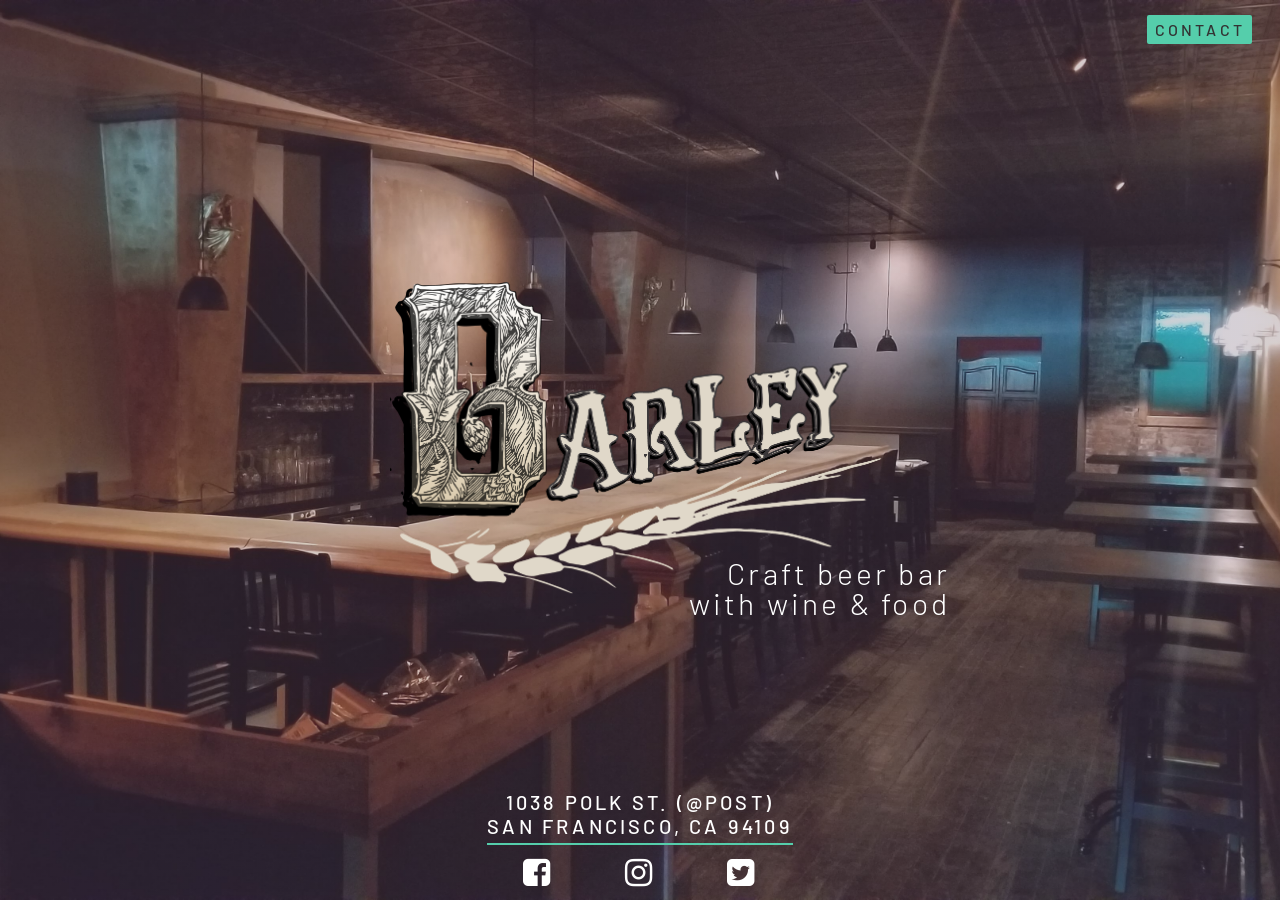
==== index.html @ 50505d4f "hiding banner" ====
<!DOCTYPE HTML>
<html lang = "en">
<head>
  <!-- basic.html -->
  <title>Barley SF</title>
  <meta charset = "UTF-8" />
  <meta name="viewport" content="width=device-width, initial-scale=1.0">
  <meta property="og:site_name" content="Barley SF" />
  <meta property="og:image" content="barley_interior_bg.jpg" />

  <!-- <title>BARLEY SF | DRINKS + EATS</title> -->
  <link rel="apple-touch-icon" sizes="180x180" href="/apple-touch-icon.png">
<link rel="icon" type="image/png" sizes="32x32" href="/favicon-32x32.png">
<link rel="icon" type="image/png" sizes="16x16" href="/favicon-16x16.png">
<link rel="manifest" href="/site.webmanifest">
<link rel="mask-icon" href="/safari-pinned-tab.svg" color="#5bbad5">
<meta name="msapplication-TileColor" content="#da532c">
<meta name="theme-color" content="#ffffff">
  <link rel="stylesheet" href="css/reset.css">
  <link rel="stylesheet" href="css/barley.css">
  <link href="https://fonts.googleapis.com/css?family=Barlow:300,500&display=swap" rel="stylesheet">
  <link href="https://maxcdn.bootstrapcdn.com/font-awesome/4.7.0/css/font-awesome.min.css" rel="stylesheet">
</head>
<body>
  <div class="container">
    <div class="navbar">
      <ul>
        <li>
          <a class="contact" href="mailto:info@barleysf.com">CONTACT</a>
        </li>
      </ul>
    </div>
    <div class="announceBar"><p>Opening October 2020!</p>

    </div>
    <div class="hero">
      <div class="logoBig">
        <img src="images/BARLEY-wheat-fullLogo.png" alt="Barley Logo with Wheat">
      </div>
      <div class="logoSmall">
        <img src="images/BARL-Mobile-logotype.png" alt="Barley Mobile Logo">
      </div>
      <h3>Craft beer bar<br> with wine & food </h3>
    </div>
    <div class="footer">
      <div class="address">
        <p>1038 POLK ST. (@POST)<br>SAN FRANCISCO, CA 94109</p>
      </div>
        <ul class="socialmedia">
          <li><a href="https://www.facebook.com/Barley-SF-111309760232421/" target="_blank"><i class="fa fa-facebook-square" aria-hidden="true"></i></a></li>
          <li><a href="https://instagram.com/barley_sf" target="_blank"><i class="fa fa-instagram" aria-hidden="true"></i></a></li>
          <li><a href="https://www.twitter.com/barley_sf" target="_blank"><i class="fa fa-twitter-square" aria-hidden="true"></i></a></li>
        </ul>

    </div>
  </div>


</body>
</html>
---- css/barley.css ----
:root {
  --accentgreen: #55CEAB;
  --cream: #EBE6DD;
  --chestnut: #3D3232;
}

* {
  box-sizing: border-box;
}

html {
  font-size: 10px;
  height: 100%;
  width: 100%;
    /* overflow-x: hidden; */
}

a {
  all: unset;

}
body {
  background-image: linear-gradient(
      rgba(120, 100, 120, 0.3),
      rgba(120, 100, 120, 0.3)
    ),url(../images/barley_interior_bg.jpg);
  /* background-color: var(--chestnut); */
  background-size: cover;
  background-repeat: no-repeat;
  background-attachment: local;
  background-position: center;
  color: white;
  font-family: 'Barlow', sans-serif;
  font-size: 1.6rem;
  font-weight: 500;
  letter-spacing: 0.2em;
  height: 100%;
  width: 100%;
  margin: 0;

}

.container {
  display: grid;
  grid-template-columns: [full-start] minmax(.4rem, 3rem) [mainstart] 1fr [mainend] minmax(4px, 3rem) [full-end];
  grid-template-rows: [topStart] minmax(.8rem, 6rem) [topEnd announceStart] 5rem [announceEnd heroStart] 1fr [heroEnd footerStart] minmax(5rem, 11rem) [footerEnd];
  grid-template-areas:
    ". navbar ."
    "announceBar announceBar announceBar"
    ". hero ."
    "footer footer footer";
  min-height: 100%;
  width: 100%;
}
/* everything below is within the container */

.address {

  border-bottom: 2px solid var(--accentgreen);
  text-align: center;
}
.address p {
  line-height: normal;
  margin-bottom: .5rem;
}
.announceBar {
  visibility: hidden;
  grid-area: announceBar;
  align-self: center;
 background-color: rgba(235, 230, 221, 0.5);
}
.announceBar p{
  display: flex;
  justify-content: center;
  text-transform: uppercase;
  margin: .6rem;
}

.contact {
  margin-right: -2px;
  padding: 5px 7px 5px 8px;
  border-radius: 2px;
  color: #333333;
  background-color: var(--accentgreen);
}
.footer {
  grid-area: footer;
  justify-self: center;
}

.hero {
  grid-area: hero;
  justify-self: center;
  align-self: center;
  padding: 2.5rem;
  /* margin-top: 5rem; */
}

.logoBig img{
  min-width: 30rem;
  /* width: 75%; */
  max-width: 50rem;
}
.logoSmall {
  display: flex;
  align-items: center;
  justify-content: center;
  height:auto;

}
.logoSmall img{
  align-self: center;
  min-width: 13.5rem;
  width: 75%;
  max-width: 25rem;
  border-bottom: 2px solid var(--cream);
}
@media (max-width: 44rem) {
  /* controls small / mobile view */

  .announceBar p{
    font-size: 2.4rem;
  }
  .hero h3 {
    margin-top: 5px;
    text-align: center;
    font-size: 1.8rem;
    font-weight: 300;
  }
  .logoBig {
    display: none;
  }
}

@media (min-width: 44rem) {
  /* controls large / desktop view */

  .announceBar p{
    font-size: 2.8rem;
  }
  .footer p{
    font-size: 2rem;
  }
  .hero h3 {
    text-align: right;
    font-size: 3rem;
    font-weight: 300;
    margin-top: -5rem;
    margin-right: -6rem;
  }
  .logoSmall {
    display: none;
  }
}
.navbar {
  grid-area: navbar;
  align-self: center;
}
.navbar ul {
  display: flex;
  flex-direction: row-reverse;
  list-style: none;
}
.socialmedia {
  padding: 0;
  margin: 1rem auto;
  display: flex;
  list-style: none;
  justify-content: space-around;
  font-size: 3.2rem;
}
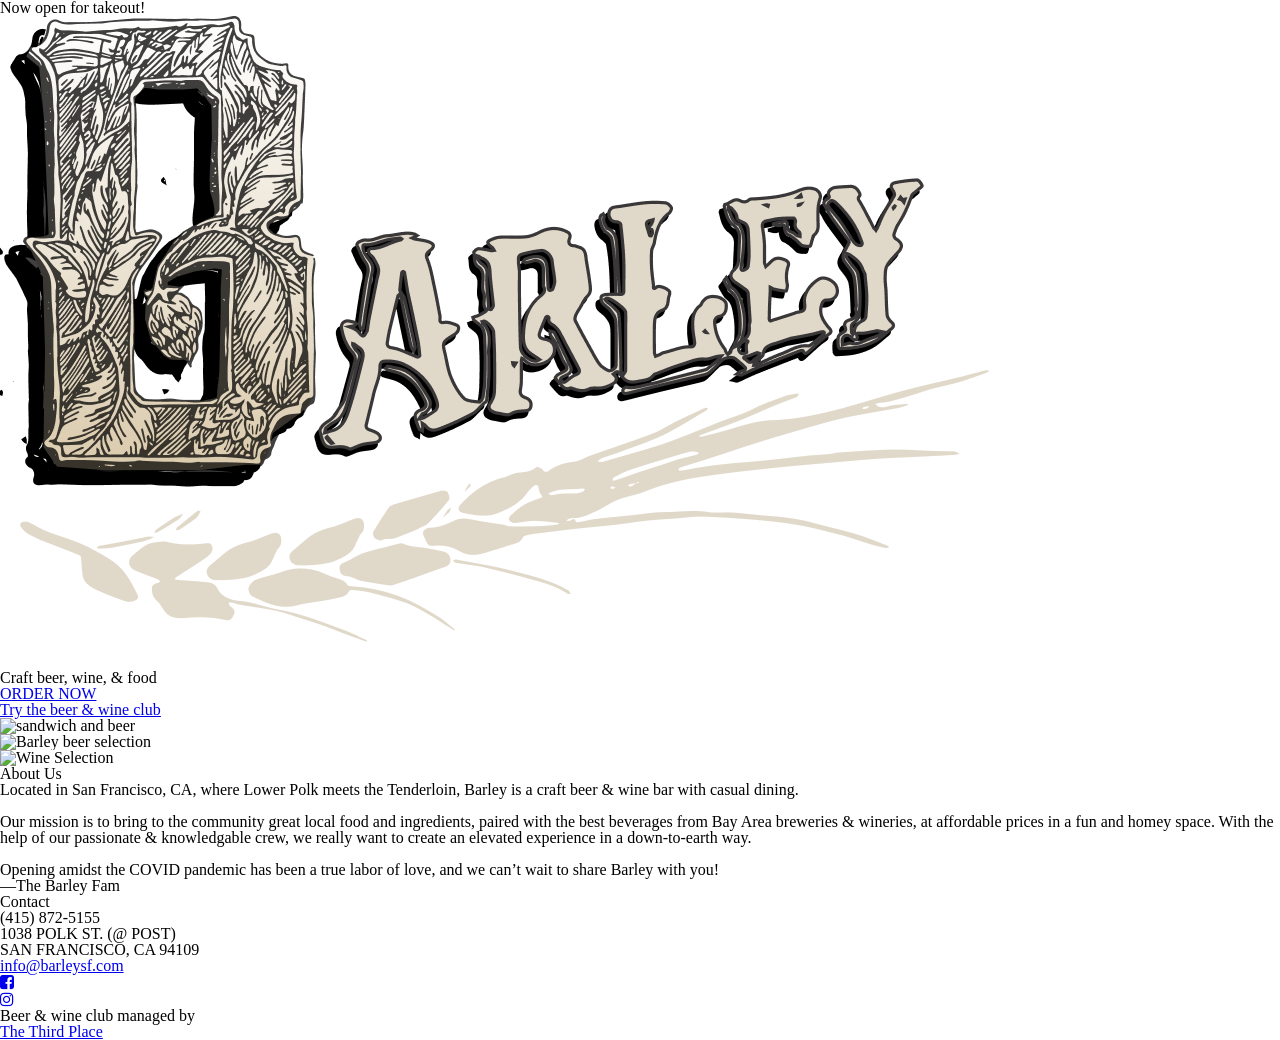
==== commit 5b329311: ""linking square ordering"" ====
--- a/index.html
+++ b/index.html
@@ -15,46 +15,63 @@
 <link rel="manifest" href="/site.webmanifest">
 <link rel="mask-icon" href="/safari-pinned-tab.svg" color="#5bbad5">
 <meta name="msapplication-TileColor" content="#da532c">
+<meta charset="UTF-8">
 <meta name="theme-color" content="#ffffff">
   <link rel="stylesheet" href="css/reset.css">
-  <link rel="stylesheet" href="css/barley.css">
+  <link rel="stylesheet" href="css/barley2.css">
   <link href="https://fonts.googleapis.com/css?family=Barlow:300,500&display=swap" rel="stylesheet">
+  <link href="https://fonts.googleapis.com/css2?family=Meddon&display=swap" rel="stylesheet">
   <link href="https://maxcdn.bootstrapcdn.com/font-awesome/4.7.0/css/font-awesome.min.css" rel="stylesheet">
 </head>
 <body>
-  <div class="container">
-    <div class="navbar">
-      <ul>
-        <li>
-          <a class="contact" href="mailto:info@barleysf.com">CONTACT</a>
-        </li>
-      </ul>
+  <div class="announceBar"><p>Now open for takeout!</p>
+  </div>
+  <section class="hero">
+    <div class="hero-contents">
+
+      <h1><img src="/images/BARLEY-wheat-fullLogo.png" alt="Barley">
+      </h1>
+      <!-- <h2>Craft beer🍺 wine🍷 & food 🥪</h2> -->
+      <h2>Craft beer, wine, & food</h2>
+      <a href="https://barley-107739.square.site/" class="btn">ORDER NOW</a>
+      <p><a href="https://thethirdplace.is/barley" target="_blank" class="btn2"><u>Try the beer & wine club</u></a></p>
     </div>
-    <div class="announceBar"><p>Opening October 2020!</p>
+  </section>
+  <section class="gallery">
+    <div class="gallery-contents">
+      <!-- <h2>GALLERY</h2> -->
+      <div class="pictures">
+      <div class="picture-box"><img src="/images/sando.jpg" alt="sandwich and beer"></div>
+      <div class="picture-box"><img src="/images/beers.jpg" alt="Barley beer selection"></div>
+      <div class="picture-box"><img src="/images/wines.jpg" alt="Wine Selection"></div>
+      </div>
+    </div>
+  </section>
+  <section class="about">
+    <div class="about-contents">
+      <h2>About Us</h2>
+      <p>Located in San Francisco, CA, where Lower Polk meets the Tenderloin, Barley is a craft beer & wine bar with casual dining.<br><br>
+      Our mission is to bring to the community great local food and ingredients, paired with the best beverages from Bay Area breweries & wineries, at affordable prices in a fun and homey space. With the help of our passionate & knowledgable crew, we really want to create an elevated experience in a down-to-earth way.<br><br>
+      Opening amidst the COVID pandemic has been a true labor of love, and we can’t wait to share Barley with you!</p>
+      <h3>—The Barley Fam</h3>
+    </div>
+  </section>
+  <section class="footer">
+    <div class="contact-contents">
+    <div class="address">
+    <h2>Contact</h2>
 
+    <p>(415) 872-5155 <br>1038 POLK ST. (@ POST)<br>SAN FRANCISCO, CA 94109<br><a href="mailto:info@barleysf.com" target="_blank">info@barleysf.com</a></p>
     </div>
-    <div class="hero">
-      <div class="logoBig">
-        <img src="images/BARLEY-wheat-fullLogo.png" alt="Barley Logo with Wheat">
-      </div>
-      <div class="logoSmall">
-        <img src="images/BARL-Mobile-logotype.png" alt="Barley Mobile Logo">
-      </div>
-      <h3>Craft beer bar<br> with wine & food </h3>
+    <ul class="socialmedia">
+      <li><a href="https://www.facebook.com/Barley-SF-111309760232421/" target="_blank"><i class="fa fa-facebook-square" aria-hidden="true"></i></a></li>
+      <li><a href="https://instagram.com/barley_sf" target="_blank"><i class="fa fa-instagram" aria-hidden="true"></i></a></li>
+      <!-- <li><a href="https://www.twitter.com/barley_sf" target="_blank"><i class="fa fa-twitter-square" aria-hidden="true"></i></a></li> -->
+    </ul>
+    <div class="address">
+      <p>Beer & wine club managed by<br><a href="https://www.thethirdplace.is" target="_blank">The Third Place</a></p>
     </div>
-    <div class="footer">
-      <div class="address">
-        <p>1038 POLK ST. (@POST)<br>SAN FRANCISCO, CA 94109</p>
-      </div>
-        <ul class="socialmedia">
-          <li><a href="https://www.facebook.com/Barley-SF-111309760232421/" target="_blank"><i class="fa fa-facebook-square" aria-hidden="true"></i></a></li>
-          <li><a href="https://instagram.com/barley_sf" target="_blank"><i class="fa fa-instagram" aria-hidden="true"></i></a></li>
-          <li><a href="https://www.twitter.com/barley_sf" target="_blank"><i class="fa fa-twitter-square" aria-hidden="true"></i></a></li>
-        </ul>
-
     </div>
-  </div>
-
-
+  </section>
 </body>
 </html>
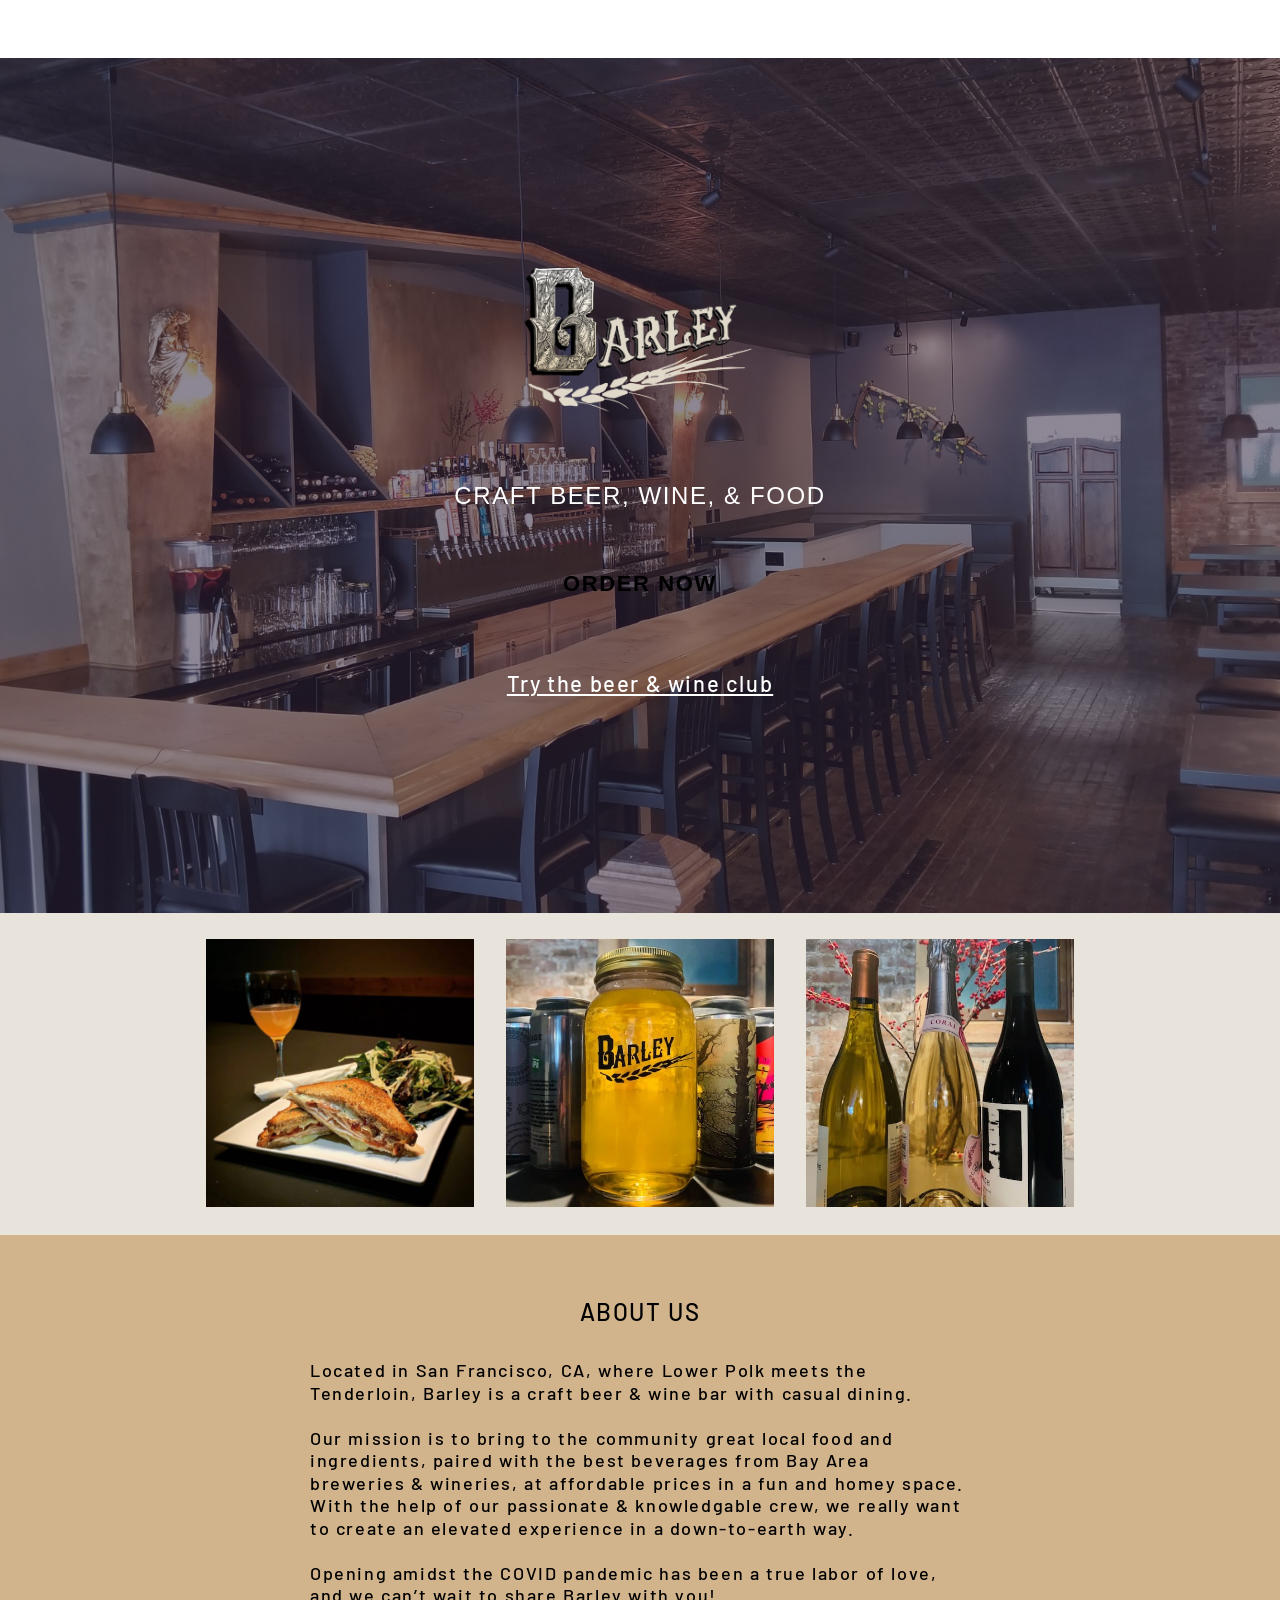
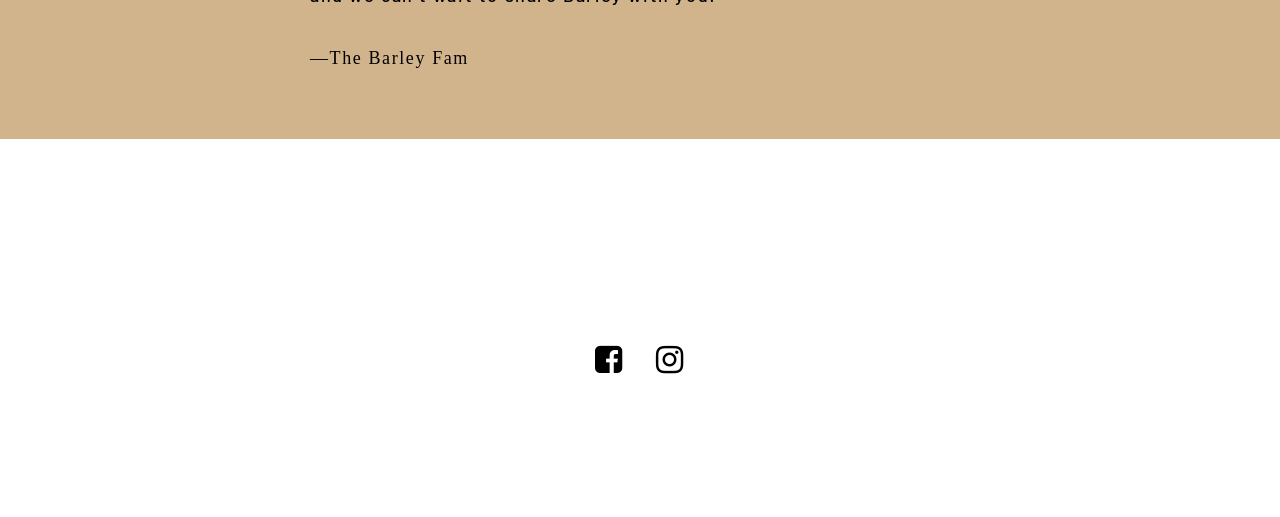
==== commit 9de6c461: "fixing css link" ====
--- a/index.html
+++ b/index.html
@@ -18,7 +18,7 @@
 <meta charset="UTF-8">
 <meta name="theme-color" content="#ffffff">
   <link rel="stylesheet" href="css/reset.css">
-  <link rel="stylesheet" href="css/barley2.css">
+  <link rel="stylesheet" href="css/barley.css">
   <link href="https://fonts.googleapis.com/css?family=Barlow:300,500&display=swap" rel="stylesheet">
   <link href="https://fonts.googleapis.com/css2?family=Meddon&display=swap" rel="stylesheet">
   <link href="https://maxcdn.bootstrapcdn.com/font-awesome/4.7.0/css/font-awesome.min.css" rel="stylesheet">
--- a/css/barley.css
+++ b/css/barley.css
@@ -0,0 +1,280 @@
+\:root {
+  --accentgreen: #55CEAB;
+  --cream: #EBE6DD;
+  --chestnut: #3D3232;
+}
+
+* {
+  box-sizing: border-box;
+}
+html {
+  font-size: 10px;
+  height: 100%;
+  width: 100%;
+    /* overflow-x: hidden; */
+}
+a { text-decoration: none; color: #333 } /* Globally */
+
+/* Each state */
+
+a:visited { text-decoration: none; color:white; }
+a:hover { text-decoration: none; color:blue; }
+a:focus { text-decoration: none; color:yellow; }
+a:hover, a:active { text-decoration: none; color:black }
+body {
+    margin: 0;
+    font-family: "Barlow", sans-serif;
+    background-color: var(--chestnut);
+    font-size: 1.6rem;
+    font-weight: 500;
+    letter-spacing: 0.1em;
+    overflow-y: scroll;
+}
+
+section {
+  padding-top: 1rem;
+  padding-bottom: 1rem;
+}
+h1 {
+  padding: 1.2rem;
+  margin-bottom: 5rem;
+}
+
+h2 {
+font-size: 2.4rem;
+margin: 1.2rem;
+line-height: 125%;
+text-transform: uppercase;
+}
+
+h3 {
+  font-family: 'Meddon', cursive;
+  font-size: 1.8rem;
+  /* margin: 1.2rem; */
+}
+
+p {
+  font-size: 1.8rem;
+  /* padding: 1.6rem; */
+}
+/* div styling */
+
+.hero {
+    /* Sizing */
+    width: 100vw;
+    height: 95vh;
+
+    /* Flexbox stuff */
+    display: flex;
+    justify-content: center;
+    align-items: center;
+
+    /* Text styles */
+   text-align: center;
+
+    /*background stuff*/
+    background-image: linear-gradient(
+        rgba(48, 36, 63, 0.55),
+        rgba(48, 36, 63, 0.55)
+      ),url(../images/barley-fresh-pic.jpg);
+    -webkit-background-size: cover;
+    background-size: cover;
+    background-position: center center;
+    background-repeat: no-repeat;
+}
+.announceBar {
+  /* visibility: hidden; */
+  align-self: center;
+ /* background-color: rgba(235, 230, 221, 0.5); */
+}
+.announceBar p{
+  color: #fff;
+  display: flex;
+  justify-content: center;
+  text-transform: uppercase;
+  margin: 2rem;
+}
+
+.hero h2 {
+  color: white;
+  font-weight: normal;
+}
+
+.hero .btn {
+    /* Positioning and sizing */
+    display: block;
+    width: 200px;
+
+    /* Padding and margins */
+    padding: 1em;
+    margin-top: 4rem;
+    margin-left: auto;
+    margin-right: auto;
+
+    /* Border styles */
+    /* border: 3px solid black; */
+    /* Background styles */
+    font-size: 2.2rem;
+    font-weight: 700;
+    background-color: var(--accentgreen);
+    color: #000;
+}
+.hero .btn:hover{
+  color:#fff;
+}
+.hero .btn:active{
+  background-color: black;
+}
+
+.hero .btn2 {
+  /* Positioning and sizing */
+  display: block;
+  width: auto;
+  font-size: 2.2rem;
+
+  /* Padding and margins */
+  padding: 1em;
+  margin-top: 3.3rem;
+  margin-left: auto;
+  margin-right: auto;
+
+  /* Border styles */
+  /* border: 3px solid black; */
+  /* Background styles */
+  background-color: none;
+  color: #fff;
+}
+/* #footer a:link{ color:#134896; }
+#footer a:visited{ color:#330033; }
+#footer a:hover{ color:#942A5F; }
+#footer a:active{ color:#6FB25C} */
+
+  /* a:visited { text-decoration: none; color:white; }
+} */
+
+.about  {
+  background-color: tan;
+  /* Flexbox stuff */
+  display: flex;
+  justify-content: center;
+  align-items: center;
+  /* text-align: center; */
+}
+.about h2 {
+  text-align: center;
+}
+.about p, h3{
+  padding: 2rem;
+  line-height: 125%;
+}
+.about-contents {
+  margin: 4rem auto;
+}
+
+.gallery {
+  background-color: #E8E4DB;
+  /* Flexbox stuff */
+  display: flex;
+  justify-content: center;
+  align-items: center;
+}
+
+.gallery-contents {
+  /* Flexbox stuff */
+  display: flex;
+  flex-direction: column;
+  justify-content: center;
+  align-items: center;
+}
+.pictures {
+  display: flex;
+  justify-content: center;
+  align-items: center;
+  flex-wrap: wrap;
+}
+.picture-box img{
+  /* max-width: 40vw;
+  max-height: 40vw; */
+  width: 30rem;
+  height: 30rem;
+  object-fit: cover;
+  padding: 1.6rem;
+}
+.footer {
+  background-color: var(--chestnut);
+  text-align: center;
+  min-height: 30rem;
+}
+.footer h2{
+  color: white;
+}
+.footer p {
+  color: white;
+  font-size: 1.5rem;
+  line-height: 135%;
+  padding: 1rem;
+}
+.footer a { text-decoration: none; color: var(--accentgreen) } /* Globally */
+
+/* Each state */
+
+.footer a:visited { text-decoration: none; color:var(--accentgreen); }
+.footer a:hover { text-decoration: none; color:orange; }
+.footer a:focus { text-decoration: none; color:var(--accentgreen); }
+.footer a:hover, a:active {
+  text-decoration: none;
+  color: white;
+  font-weight: bold;
+ }
+
+ .contact-contents {
+   margin: 4rem auto;
+ }
+
+.socialmedia {
+  margin: 1rem;
+  margin-bottom: 3rem;
+  display: flex;
+  list-style: none;
+  justify-content: center;
+  font-size: 3.2rem;
+}
+.socialmedia li {
+  padding: 0 1.6rem;
+}
+
+
+@media (max-width: 44rem) { /*for mobile view*/
+.hero-contents img {
+  /* Set rules to fill background */
+    max-height: 200px;
+    min-height: 100px;
+    max-width: 80%;
+    min-width: 50%;
+
+    /* Set up proportionate scaling */
+    width: 100%;
+    height: auto;
+  }
+
+  .about-contents {
+
+  }
+}
+@media (min-width: 44rem) { /*for desktop view*/
+.hero-contents img
+  {
+  /* Set rules to fill background */
+    max-height: 30rem;
+    min-height: 10rem;
+    max-width: 50%;
+    min-width: 30%;
+
+    /* Set up proportionate scaling */
+    width: 100%;
+    height: auto;
+  }
+  .about-contents {
+    max-width: 70rem;
+
+  }
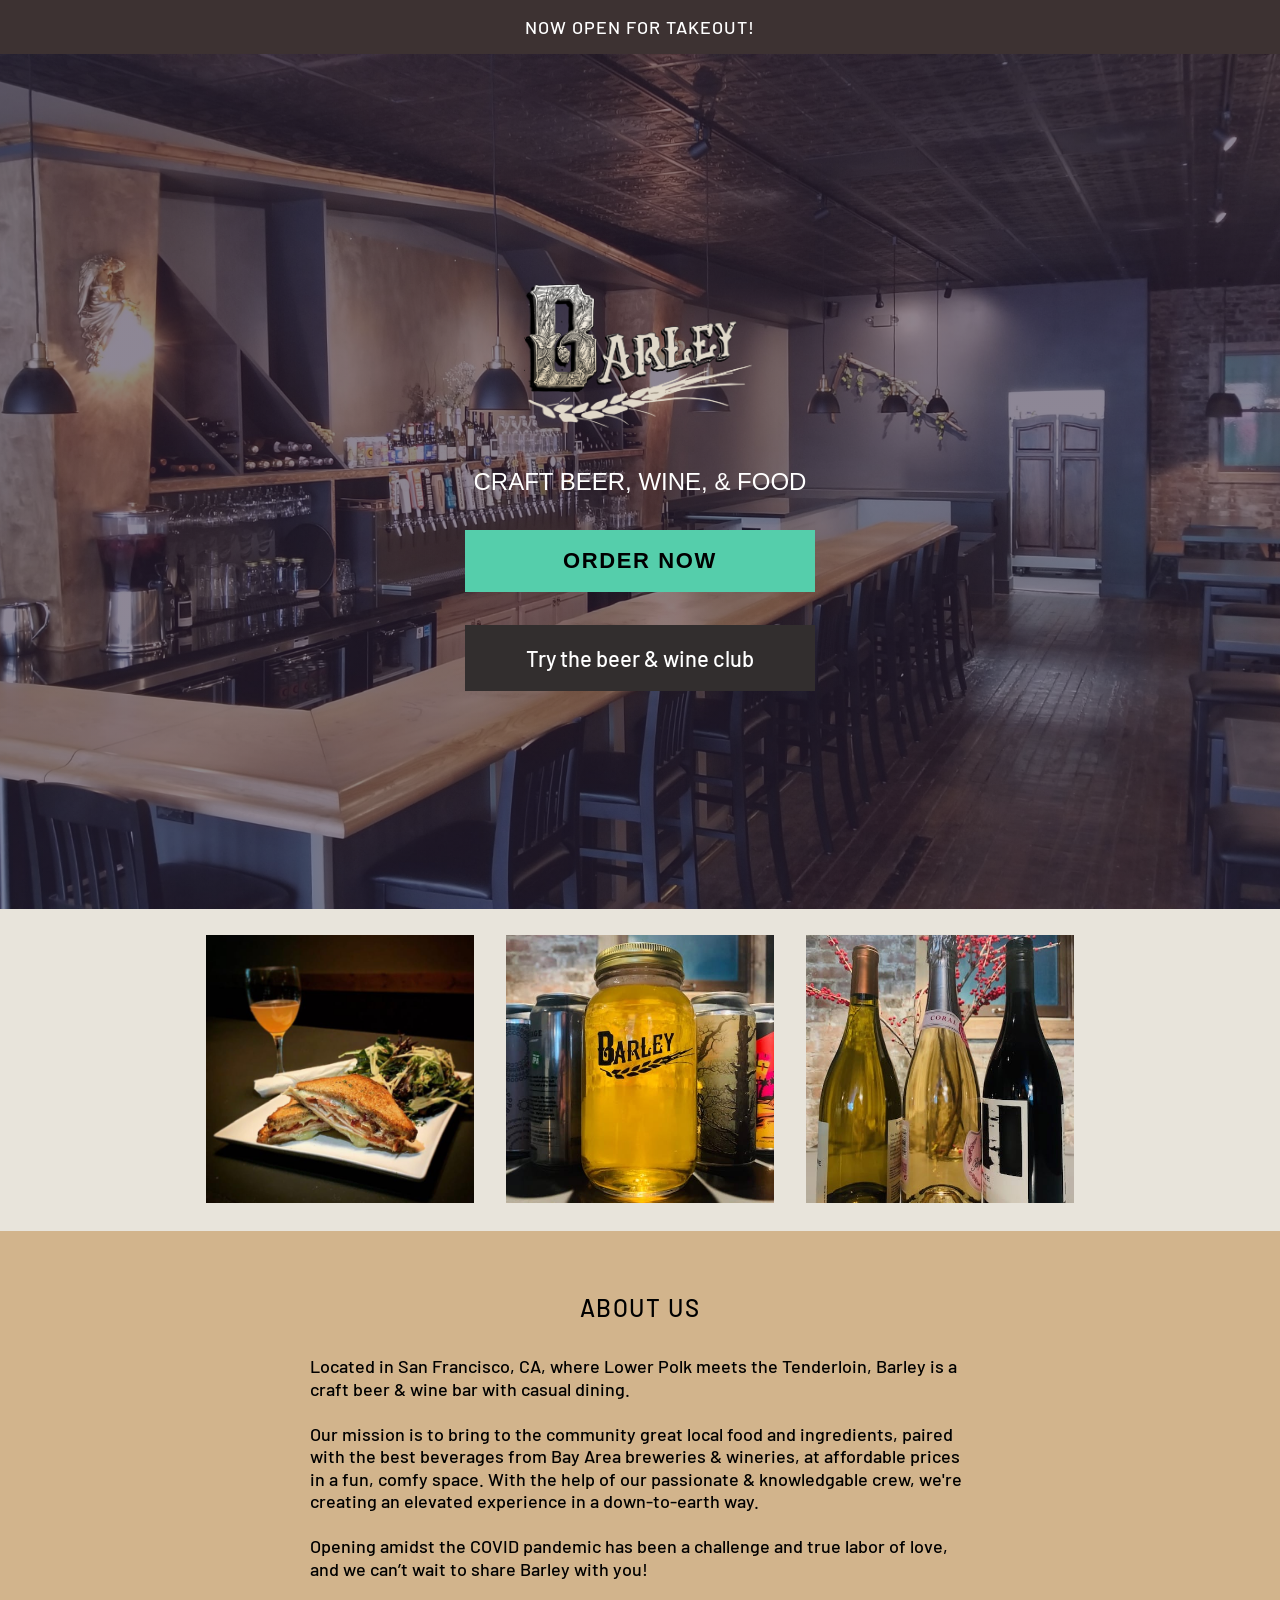
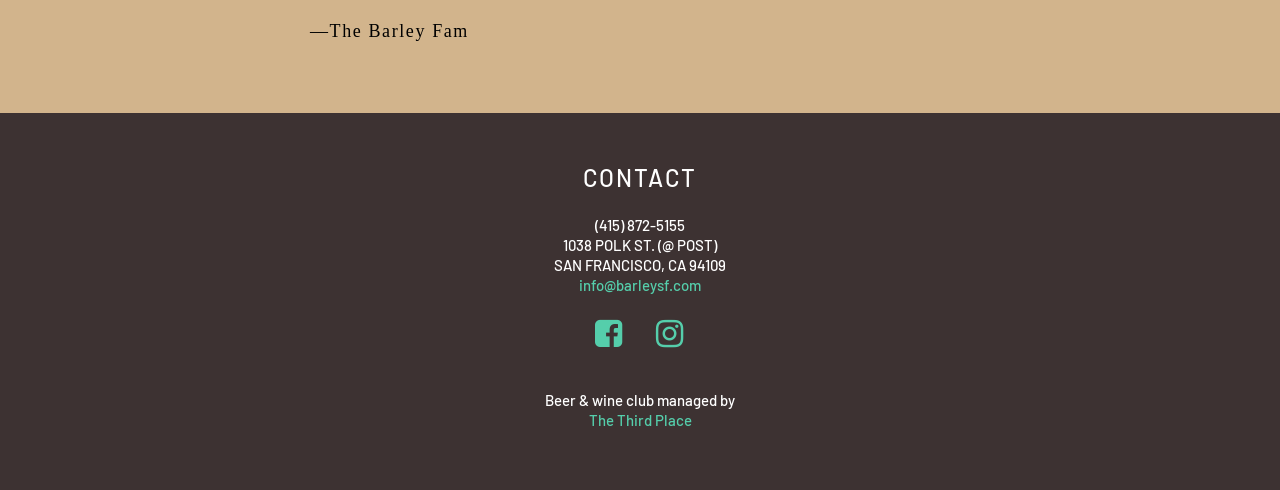
==== commit 8c24309f: "embolden club link" ====
--- a/index.html
+++ b/index.html
@@ -34,7 +34,7 @@
       <!-- <h2>Craft beer🍺 wine🍷 & food 🥪</h2> -->
       <h2>Craft beer, wine, & food</h2>
       <a href="https://barley-107739.square.site/" class="btn">ORDER NOW</a>
-      <p><a href="https://thethirdplace.is/barley" target="_blank" class="btn2"><u>Try the beer & wine club</u></a></p>
+      <p><a href="https://thethirdplace.is/barley" target="_blank" class="btn2">Try the beer & wine club</a></p>
     </div>
   </section>
   <section class="gallery">
@@ -51,8 +51,8 @@
     <div class="about-contents">
       <h2>About Us</h2>
       <p>Located in San Francisco, CA, where Lower Polk meets the Tenderloin, Barley is a craft beer & wine bar with casual dining.<br><br>
-      Our mission is to bring to the community great local food and ingredients, paired with the best beverages from Bay Area breweries & wineries, at affordable prices in a fun and homey space. With the help of our passionate & knowledgable crew, we really want to create an elevated experience in a down-to-earth way.<br><br>
-      Opening amidst the COVID pandemic has been a true labor of love, and we can’t wait to share Barley with you!</p>
+      Our mission is to bring to the community great local food and ingredients, paired with the best beverages from Bay Area breweries & wineries, at affordable prices in a fun, comfy space. With the help of our passionate & knowledgable crew, we're creating an elevated experience in a down-to-earth way.<br><br>
+      Opening amidst the COVID pandemic has been a challenge and true labor of love, and we can’t wait to share Barley with you!</p>
       <h3>—The Barley Fam</h3>
     </div>
   </section>
--- a/css/barley.css
+++ b/css/barley.css
@@ -1,4 +1,4 @@
-\:root {
+:root {
   --accentgreen: #55CEAB;
   --cream: #EBE6DD;
   --chestnut: #3D3232;
@@ -37,7 +37,7 @@
 }
 h1 {
   padding: 1.2rem;
-  margin-bottom: 5rem;
+  margin-bottom: 2rem;
 }
 
 h2 {
@@ -55,6 +55,7 @@
 
 p {
   font-size: 1.8rem;
+  letter-spacing: normal;
   /* padding: 1.6rem; */
 }
 /* div styling */
@@ -76,7 +77,7 @@
     background-image: linear-gradient(
         rgba(48, 36, 63, 0.55),
         rgba(48, 36, 63, 0.55)
-      ),url(../images/barley-fresh-pic.jpg);
+      ),url(../images/barley-pic-nolemon.jpg);
     -webkit-background-size: cover;
     background-size: cover;
     background-position: center center;
@@ -92,22 +93,27 @@
   display: flex;
   justify-content: center;
   text-transform: uppercase;
-  margin: 2rem;
-}
-
+  margin: 1.8rem;
+  letter-spacing: .1rem;
+}
+.hero h1 img {
+  object-fit: contain;
+}
 .hero h2 {
   color: white;
   font-weight: normal;
+  letter-spacing: normal;
 }
 
 .hero .btn {
     /* Positioning and sizing */
     display: block;
-    width: 200px;
+    width: 75%;
+    max-width: 35rem;
 
     /* Padding and margins */
-    padding: 1em;
-    margin-top: 4rem;
+    padding: 2rem;
+    margin-top: 3.3rem;
     margin-left: auto;
     margin-right: auto;
 
@@ -129,7 +135,8 @@
 .hero .btn2 {
   /* Positioning and sizing */
   display: block;
-  width: auto;
+  width: 75%;
+  max-width: 35rem;
   font-size: 2.2rem;
 
   /* Padding and margins */
@@ -141,16 +148,15 @@
   /* Border styles */
   /* border: 3px solid black; */
   /* Background styles */
-  background-color: none;
+  background-color: #322E2E;
   color: #fff;
 }
-/* #footer a:link{ color:#134896; }
-#footer a:visited{ color:#330033; }
-#footer a:hover{ color:#942A5F; }
-#footer a:active{ color:#6FB25C} */
-
-  /* a:visited { text-decoration: none; color:white; }
-} */
+.hero .btn2:hover{
+  color:var(--accentgreen);
+}
+.hero .btn2:active{
+  background-color: black;
+}
 
 .about  {
   background-color: tan;
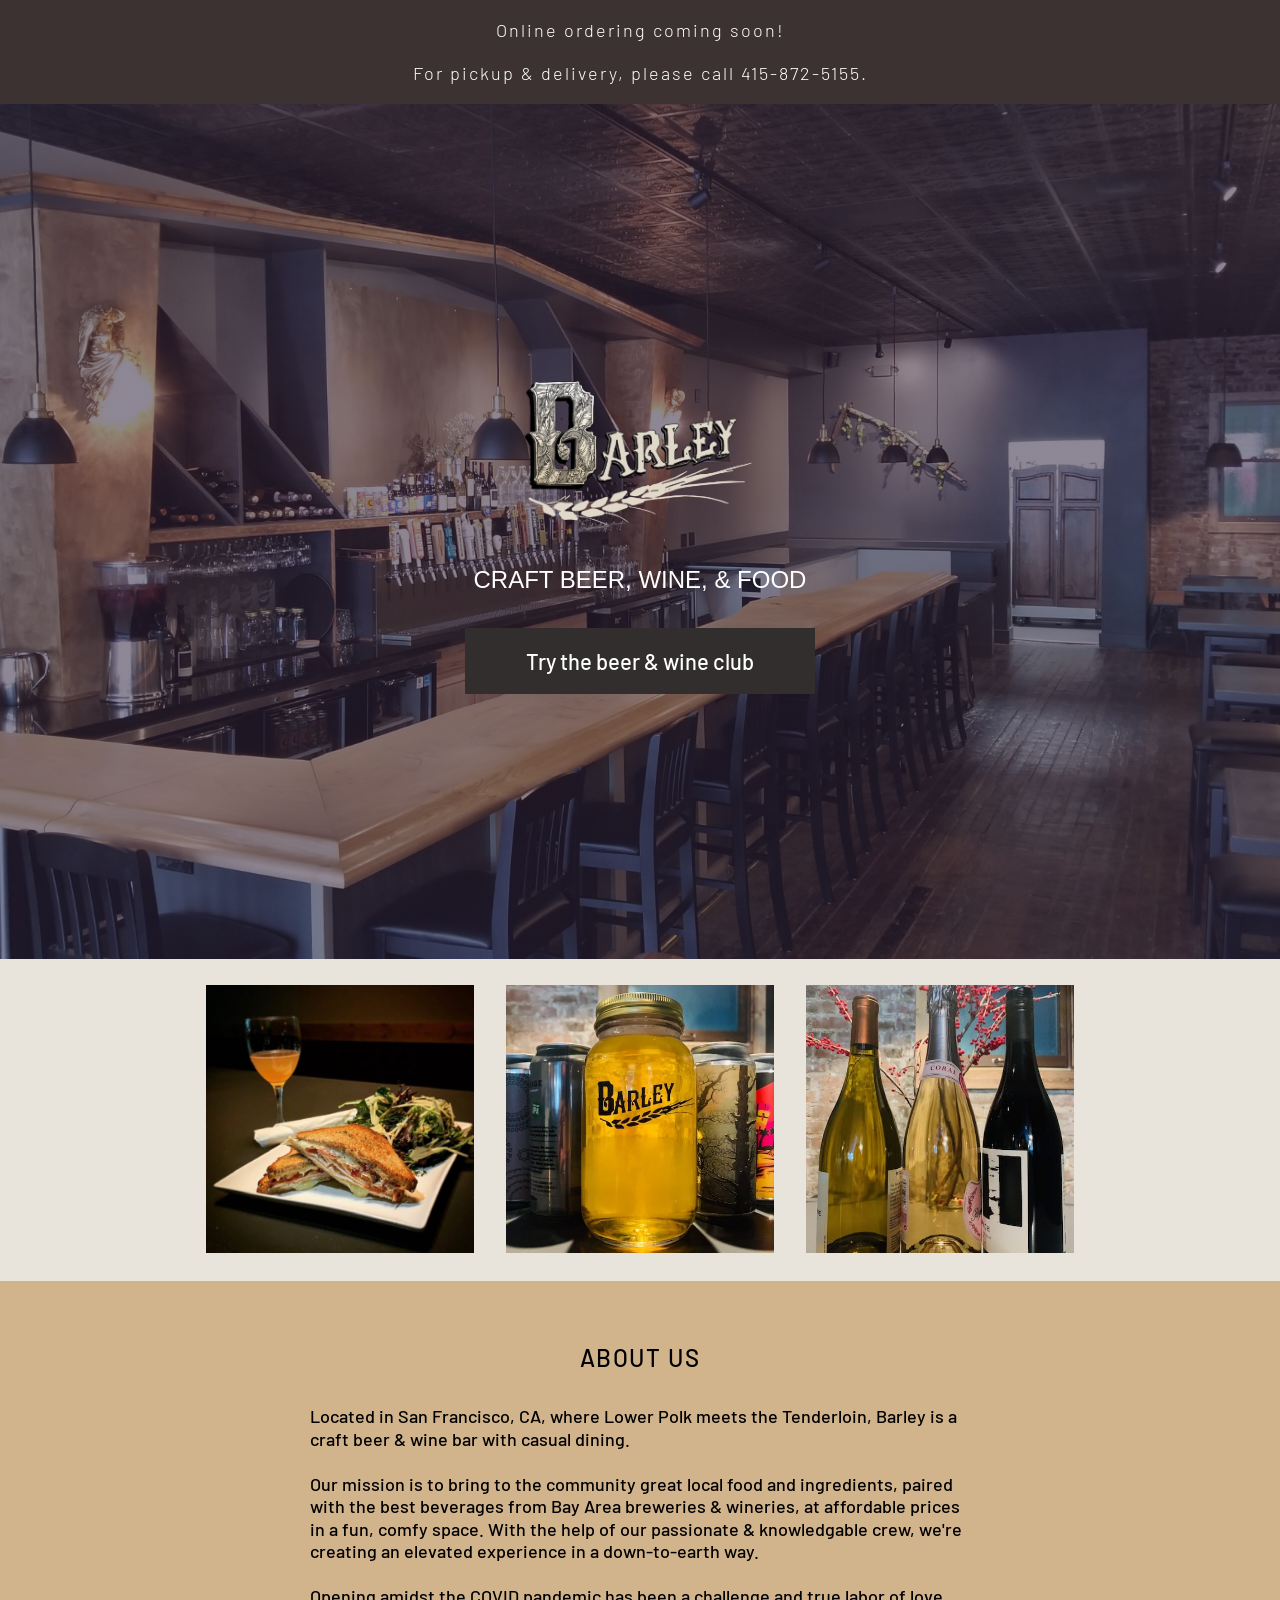
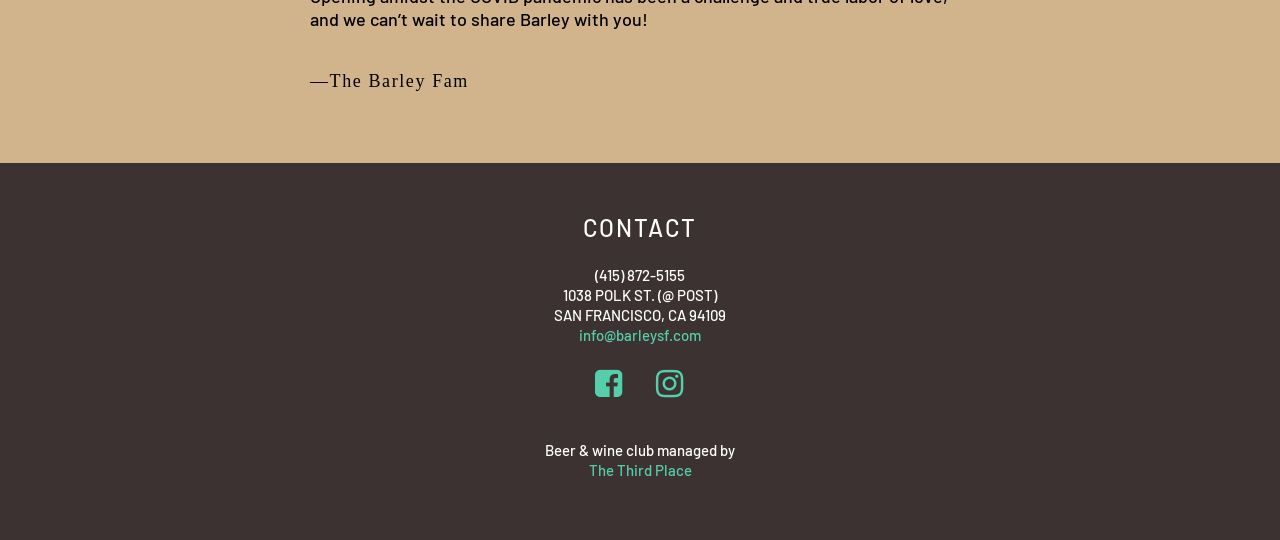
==== commit a26ac700: "adding call number" ====
--- a/index.html
+++ b/index.html
@@ -24,7 +24,9 @@
   <link href="https://maxcdn.bootstrapcdn.com/font-awesome/4.7.0/css/font-awesome.min.css" rel="stylesheet">
 </head>
 <body>
-  <div class="announceBar"><p>Now open for takeout!</p>
+  <div class="announceBar"><p>Online ordering coming soon!</p>
+    <P><a href="tel:+4158725155">For pickup & delivery, please call 415-872-5155.</a></p>
+    <!-- <p>Online order for pickup and delivery coming soon!!<br>In the meantime please call 415-872-5155. Cheers!</p> -->
   </div>
   <section class="hero">
     <div class="hero-contents">
@@ -33,7 +35,7 @@
       </h1>
       <!-- <h2>Craft beer🍺 wine🍷 & food 🥪</h2> -->
       <h2>Craft beer, wine, & food</h2>
-      <a href="https://barley-107739.square.site/" class="btn">ORDER NOW</a>
+      <!-- <a href="https://barley-107739.square.site/" class="btn">Order Now</a> -->
       <p><a href="https://thethirdplace.is/barley" target="_blank" class="btn2">Try the beer & wine club</a></p>
     </div>
   </section>
--- a/css/barley.css
+++ b/css/barley.css
@@ -85,17 +85,29 @@
 }
 .announceBar {
   /* visibility: hidden; */
-  align-self: center;
- /* background-color: rgba(235, 230, 221, 0.5); */
+  /* align-self: center; */
+  text-align: center;
+/* background-color: rgba(235, 230, 221, 0.5); */
 }
 .announceBar p{
   color: #fff;
   display: flex;
   justify-content: center;
-  text-transform: uppercase;
+  text-transform: none;
   margin: 1.8rem;
-  letter-spacing: .1rem;
-}
+  letter-spacing: .2rem;
+  line-height: 2.5rem;
+  font-weight: 300;
+}
+.announceBar a {color:white;}
+.announceBar a:visited { text-decoration: none; color:white; }
+.announceBar a:hover { text-decoration: none; color:var(--accentgreen); }
+.announceBar a:focus { text-decoration: none; color:var(--accentgreen); }
+.announceBar a:hover, a:active {
+  text-decoration: none;
+  color: white;
+  font-weight: bold;
+ }
 .hero h1 img {
   object-fit: contain;
 }
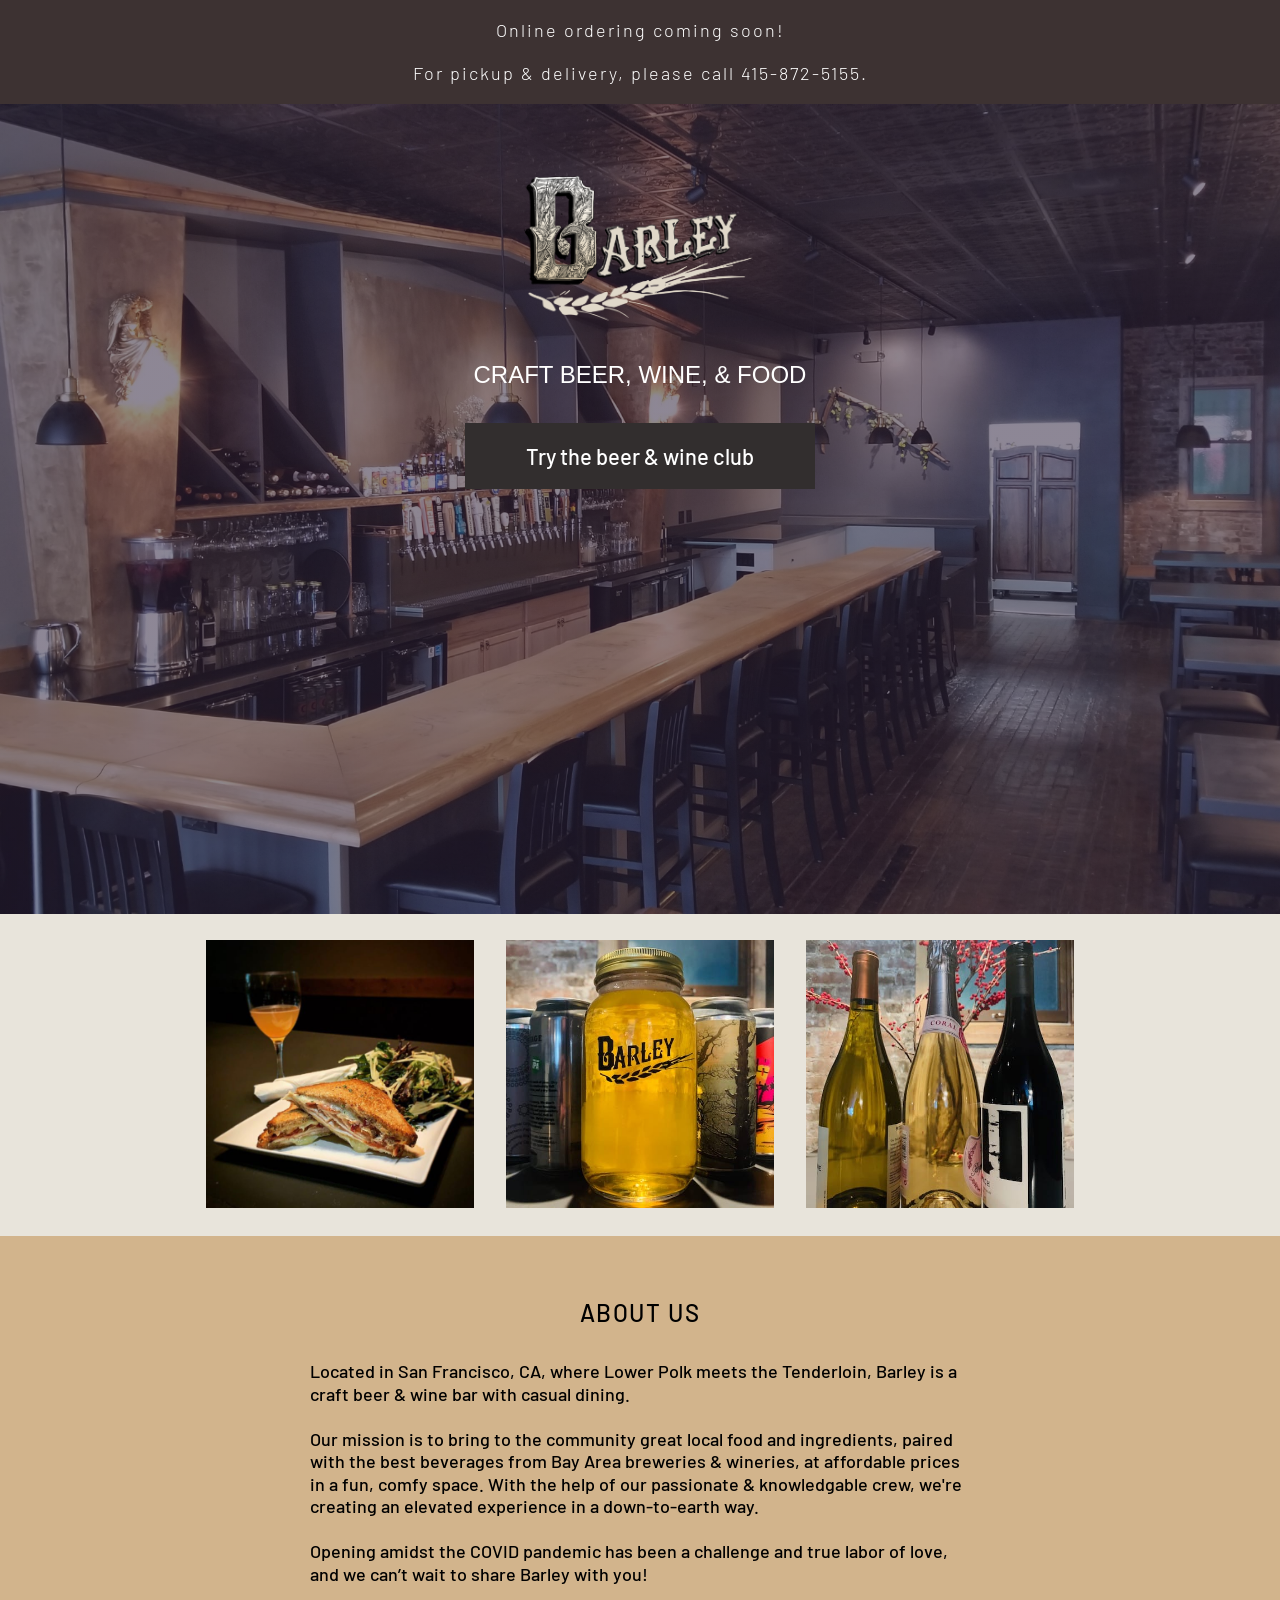
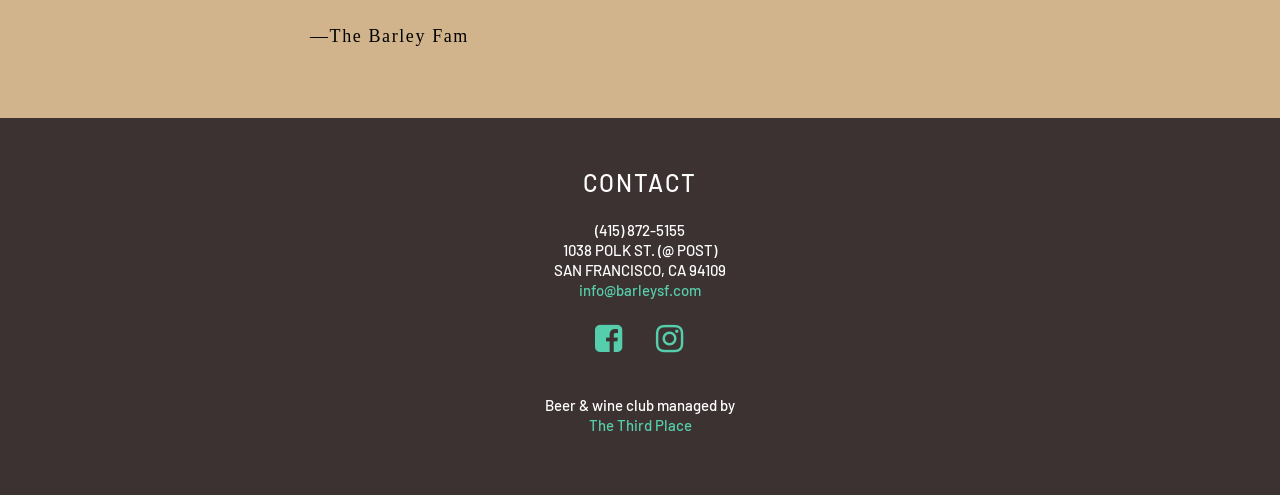
==== commit 1a0f4fa8: "fixing number formatting" ====
--- a/index.html
+++ b/index.html
@@ -25,7 +25,7 @@
 </head>
 <body>
   <div class="announceBar"><p>Online ordering coming soon!</p>
-    <P><a href="tel:+4158725155">For pickup & delivery, please call 415-872-5155.</a></p>
+    <P><a href="tel:+14158725155">For pickup & delivery, please call 415-872-5155.</a></p>
     <!-- <p>Online order for pickup and delivery coming soon!!<br>In the meantime please call 415-872-5155. Cheers!</p> -->
   </div>
   <section class="hero">
--- a/css/barley.css
+++ b/css/barley.css
@@ -37,6 +37,7 @@
 }
 h1 {
   padding: 1.2rem;
+  margin-top: 5rem;
   margin-bottom: 2rem;
 }
 
@@ -63,12 +64,12 @@
 .hero {
     /* Sizing */
     width: 100vw;
-    height: 95vh;
+    height: 90vh;
 
     /* Flexbox stuff */
     display: flex;
     justify-content: center;
-    align-items: center;
+    /* align-items: center; */
 
     /* Text styles */
    text-align: center;
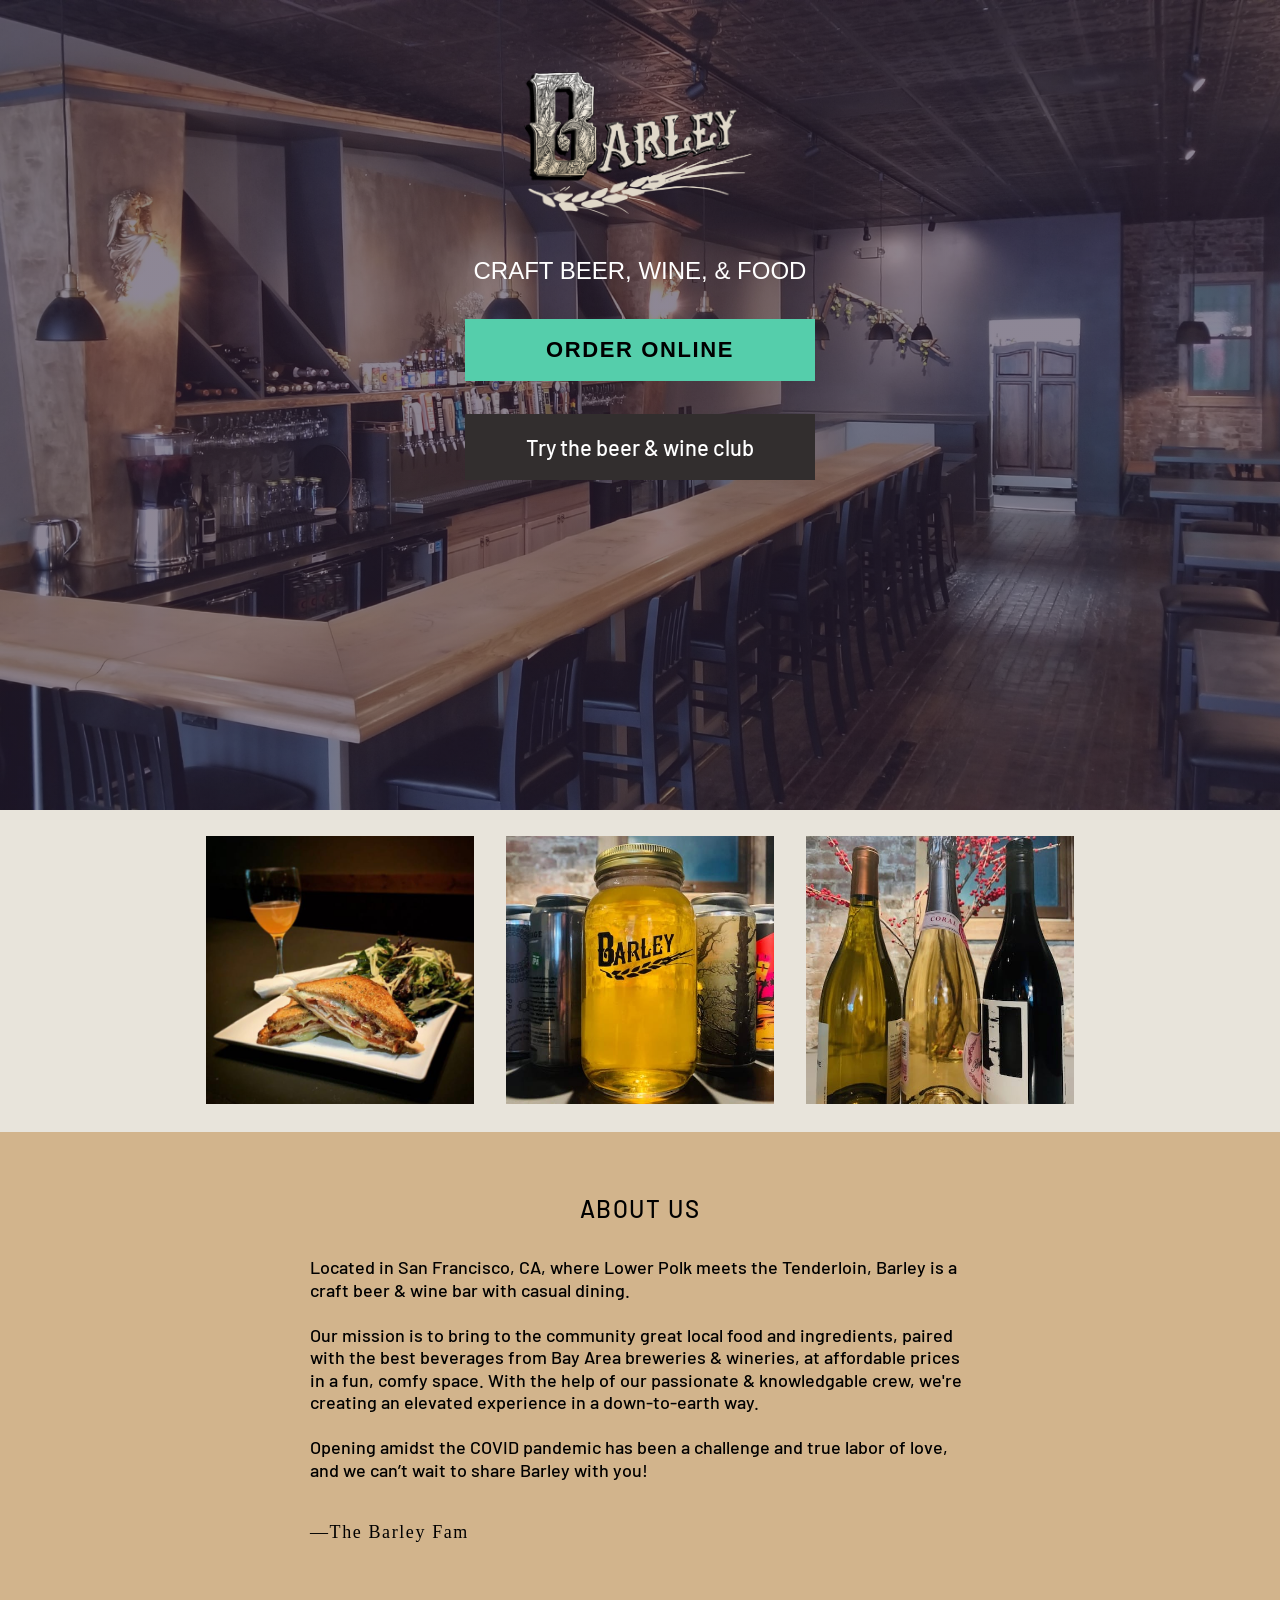
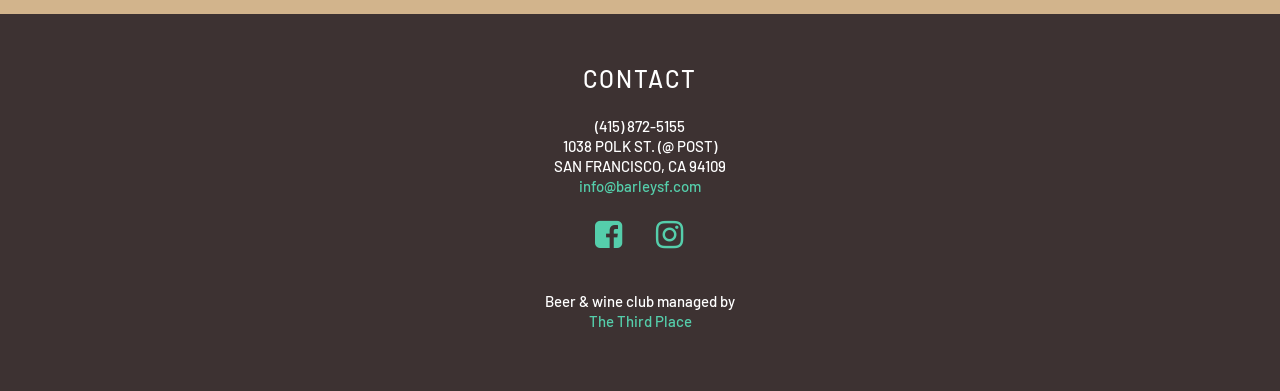
==== commit 14fcbb38: "ordering live" ====
--- a/index.html
+++ b/index.html
@@ -24,10 +24,10 @@
   <link href="https://maxcdn.bootstrapcdn.com/font-awesome/4.7.0/css/font-awesome.min.css" rel="stylesheet">
 </head>
 <body>
-  <div class="announceBar"><p>Online ordering coming soon!</p>
-    <P><a href="tel:+14158725155">For pickup & delivery, please call 415-872-5155.</a></p>
-    <!-- <p>Online order for pickup and delivery coming soon!!<br>In the meantime please call 415-872-5155. Cheers!</p> -->
-  </div>
+  <!-- <div class="announceBar"><p>Online ordering coming soon!</p>
+    <P><a href="tel:+1-415-872-5155">For pickup & delivery, please call 415-872-5155.</a></p>
+     <p>Online order for pickup and delivery coming soon!!<br>In the meantime please call 415-872-5155. Cheers!</p> -->
+  <!-- </div> -->
   <section class="hero">
     <div class="hero-contents">
 
@@ -35,7 +35,7 @@
       </h1>
       <!-- <h2>Craft beer🍺 wine🍷 & food 🥪</h2> -->
       <h2>Craft beer, wine, & food</h2>
-      <!-- <a href="https://barley-107739.square.site/" class="btn">Order Now</a> -->
+      <a href="https://barley-107739.square.site/" class="btn">ORDER ONLINE</a>
       <p><a href="https://thethirdplace.is/barley" target="_blank" class="btn2">Try the beer & wine club</a></p>
     </div>
   </section>
--- a/css/barley.css
+++ b/css/barley.css
@@ -85,12 +85,12 @@
     background-repeat: no-repeat;
 }
 .announceBar {
-  /* visibility: hidden; */
+  visibility: hidden;
   /* align-self: center; */
   text-align: center;
 /* background-color: rgba(235, 230, 221, 0.5); */
 }
-.announceBar p{
+/* .announceBar p{
   color: #fff;
   display: flex;
   justify-content: center;
@@ -108,7 +108,7 @@
   text-decoration: none;
   color: white;
   font-weight: bold;
- }
+ } */
 .hero h1 img {
   object-fit: contain;
 }
